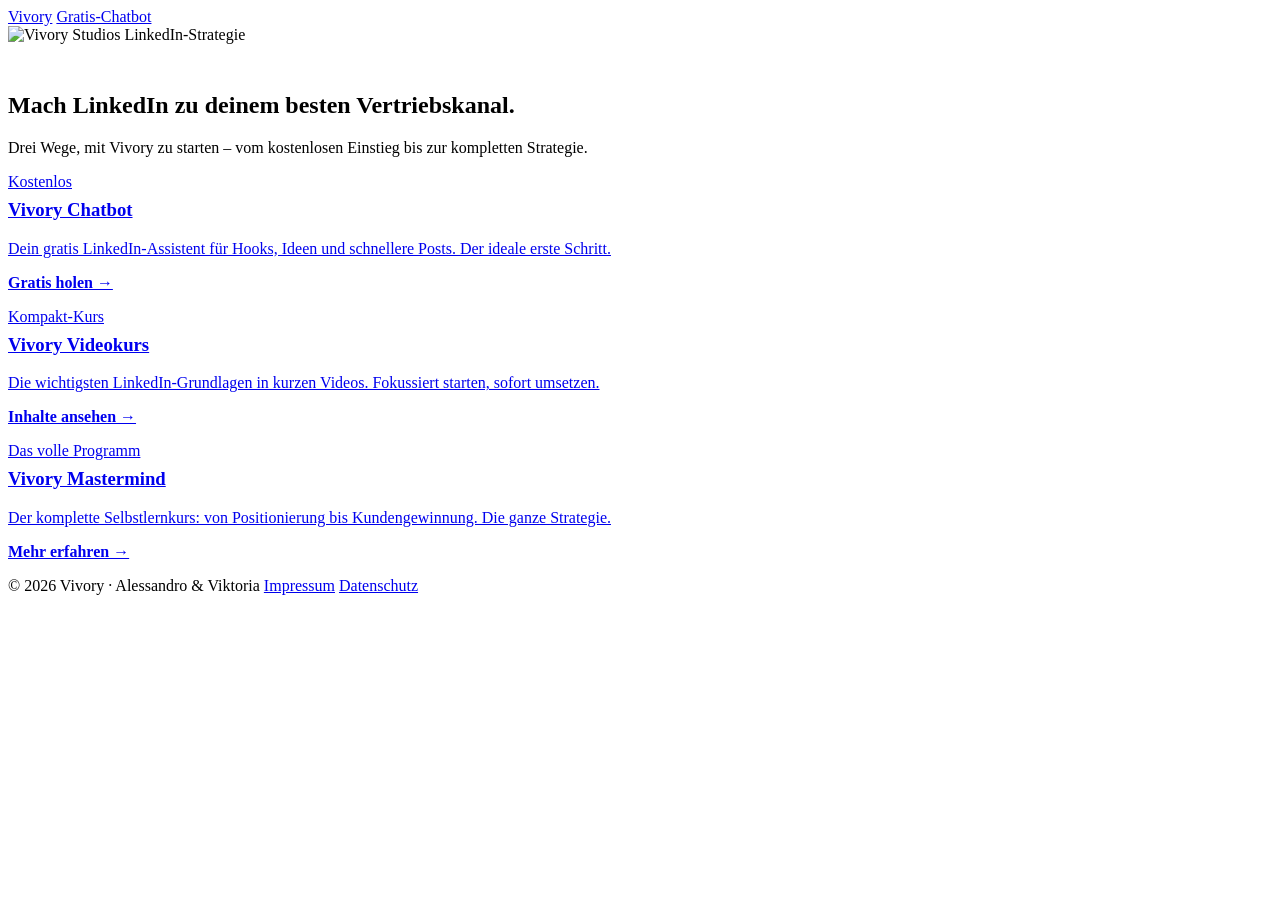
==== index.html @ 21faef8f "Add files via upload" ====
﻿<!DOCTYPE html>
<html lang="de">
<head>
  <meta charset="UTF-8" />
  <meta name="viewport" content="width=device-width, initial-scale=1" />
  <title>Vivory – Angebote im Überblick</title>
  <meta name="description" content="Alle Vivory-Angebote auf einen Blick: Mastermind, kostenloser Chatbot und der kompakte Videokurs." />
  <link rel="preconnect" href="https://fonts.googleapis.com" />
  <link rel="preconnect" href="https://fonts.gstatic.com" crossorigin />
  <link href="https://fonts.googleapis.com/css2?family=Fraunces:opsz,wght@9..144,500;9..144,600&family=Inter:wght@400;500;600;700&display=swap" rel="stylesheet" />
  <link rel="stylesheet" href="assets/vivory.css" />
</head>
<body>

  <header class="topbar">
    <div class="container">
      <a class="brand" href="index.html"><span class="dot"></span>Vivory</a>
      <a class="btn btn-primary" href="chatbot.html">Gratis-Chatbot</a>
    </div>
  </header>

  <section class="hero">
    <div class="container center">
      <img src="assets/vivory-studios-logo.png" alt="Vivory Studios" class="brand-logo brand-logo-md" style="margin:0 auto 28px" />
      <span class="eyebrow">LinkedIn-Strategie</span>
      <h1>Mach LinkedIn zu deinem besten Vertriebskanal.</h1>
      <p class="lead" style="margin-inline:auto">Drei Wege, mit Vivory zu starten – vom kostenlosen Einstieg bis zur kompletten Strategie.</p>
    </div>
  </section>

  <section style="padding-top:0">
    <div class="container">
      <div class="grid grid-3">
        <a class="card lp-link" href="chatbot.html">
          <span class="tag">Kostenlos</span>
          <h3 style="margin-top:8px">Vivory Chatbot</h3>
          <p>Dein gratis LinkedIn-Assistent für Hooks, Ideen und schnellere Posts. Der ideale erste Schritt.</p>
          <p style="margin-top:16px;color:var(--gold-light);font-weight:600">Gratis holen →</p>
        </a>
        <a class="card lp-link" href="videokurs.html">
          <span class="tag">Kompakt-Kurs</span>
          <h3 style="margin-top:8px">Vivory Videokurs</h3>
          <p>Die wichtigsten LinkedIn-Grundlagen in kurzen Videos. Fokussiert starten, sofort umsetzen.</p>
          <p style="margin-top:16px;color:var(--gold-light);font-weight:600">Inhalte ansehen →</p>
        </a>
        <a class="card lp-link" href="mastermind.html">
          <span class="tag">Das volle Programm</span>
          <h3 style="margin-top:8px">Vivory Mastermind</h3>
          <p>Der komplette Selbstlernkurs: von Positionierung bis Kundengewinnung. Die ganze Strategie.</p>
          <p style="margin-top:16px;color:var(--gold-light);font-weight:600">Mehr erfahren →</p>
        </a>
      </div>
    </div>
  </section>

  <footer>
    <div class="container">
      <span>© <span data-year>2026</span> Vivory · Alessandro &amp; Viktoria</span>
      <span>
        <a href="impressum.html">Impressum</a>
        <a href="datenschutz.html">Datenschutz</a>
      </span>
    </div>
  </footer>

  <script src="assets/vivory.js"></script>
</body>
</html>
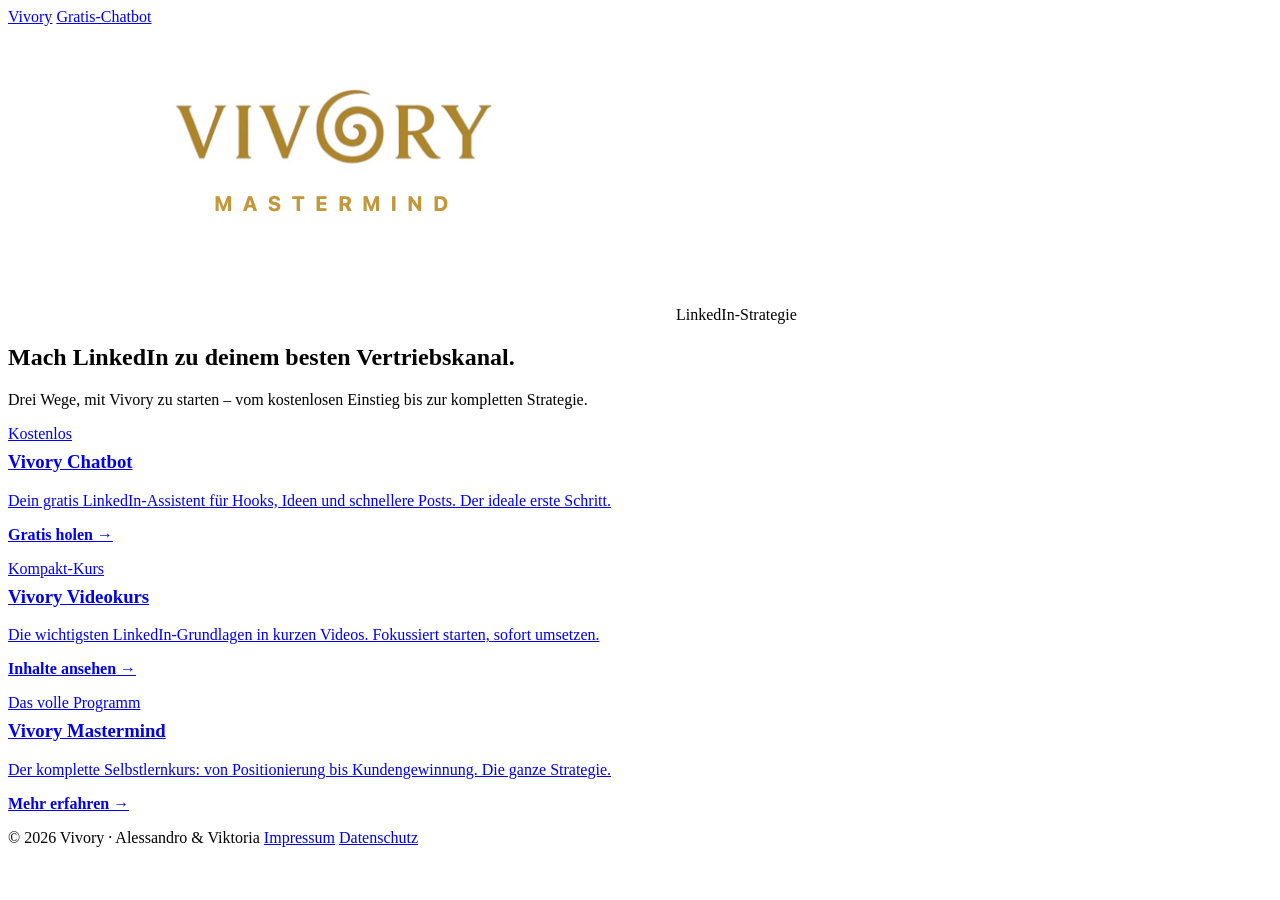
==== commit 00437391: "Add files via upload" ====
--- a/index.html
+++ b/index.html
@@ -8,7 +8,7 @@
   <link rel="preconnect" href="https://fonts.googleapis.com" />
   <link rel="preconnect" href="https://fonts.gstatic.com" crossorigin />
   <link href="https://fonts.googleapis.com/css2?family=Fraunces:opsz,wght@9..144,500;9..144,600&family=Inter:wght@400;500;600;700&display=swap" rel="stylesheet" />
-  <link rel="stylesheet" href="assets/vivory.css" />
+  <link rel="stylesheet" href="vivory.css" />
 </head>
 <body>
 
@@ -21,7 +21,7 @@
 
   <section class="hero">
     <div class="container center">
-      <img src="assets/vivory-studios-logo.png" alt="Vivory Studios" class="brand-logo brand-logo-md" style="margin:0 auto 28px" />
+      <img src="vivory-studios-logo.png" alt="Vivory Studios" class="brand-logo brand-logo-md" style="margin:0 auto 28px" />
       <span class="eyebrow">LinkedIn-Strategie</span>
       <h1>Mach LinkedIn zu deinem besten Vertriebskanal.</h1>
       <p class="lead" style="margin-inline:auto">Drei Wege, mit Vivory zu starten – vom kostenlosen Einstieg bis zur kompletten Strategie.</p>
@@ -63,6 +63,7 @@
     </div>
   </footer>
 
-  <script src="assets/vivory.js"></script>
+  <script src="vivory.js"></script>
 </body>
 </html>
+
--- a/vivory.css
+++ b/vivory.css
@@ -0,0 +1,679 @@
+���� JFIF   H H  �� �Exif  MM *                  J       R(       �i       Z       H      H    �     0221�       ��     ��       Ԡ     0100�      X�      +�            2025:08:22 18:40:13 ASCII   Screenshot�� `Photoshop 3.0 8BIM     '+Z %G+   +< 184013+7 20250822 8BIM%     2�)x���=n[gӑ�Pv��(ICC_PROFILE   appl   mntrRGB XYZ �        acspAPPL    APPL                  ��     �-appl����8�G�m��Oz�/                               
+desc   �   0cprt  ,   Pwtpt  |   rXYZ  �   gXYZ  �   bXYZ  �   rTRC  �    chad  �   ,bTRC  �    gTRC  �    mluc          +enUS      + D i s p l a y   P 3mluc          +enUS   4   + C o p y r i g h t   A p p l e   I n c . ,   2 0 2 2XYZ       ��     �,XYZ       ��  =�����XYZ       J�  �7  
+�XYZ       (8  +  ȹpara        ff  �  +Y  �  
+[sf32     +B  ����&  �  ����������  �  �n�� +X" ��           	
++�� �   } !1AQa"q2���#B��R��$3br�	
+%&'()*456789:CDEFGHIJSTUVWXYZcdefghijstuvwxyz���������������������������������������������������������������������������        	
++�� �  w !1AQaq"2�B����	#3R�br�
+$4�%�&'()*56789:CDEFGHIJSTUVWXYZcdefghijstuvwxyz�������������������������������������������������������������������������� C 					++++++++++�� C+++++++++++++++++++++++++++++++++++++++++++++++++++��  &�� +  ? ��(�� (�� (�� ;�E QE ��Q@Q@Q@�P 9����
+(��
+(��
+(��
+(��
+N��Z( ��( ��( ��( ��( ��( ��( ��( ��( ��( ��( ��( ��( ��( ��( ��( ��( ��( ��( ��( ��( ��( ��( ��(����(�� (�� (�� (�� {QE QE QE QE QE QE QE QE QE QE QE QE QE&�@+EPEPI�JZ( ��( ��B3@+EPEPEPEPEPEPEPEPEPEPEPEPEPEPEPEP����(���� QE QE QE QE'4 �RsK@Q@Q@Q@Q@Q@Q@d+�PEPEPEPEPEPEPEPE+(��(��(��(��(��(��(��(��(��(��(��(��(��(��(��(��(��楢�?����(�� (�� (�� (�� (�� (�� (�� (�� (�� (�� (�� (�� 0J(��
+(��
+(��
+(��
+(��
+(��
+(��
+(��
+(��
+(��
+(��
+(��
+(��
+(��
+(��
+(��
+(��
+(��
+(��
+(��
+(��
+(��
+(��
+(��
+(��
+(��?����(�� (�� (�� (�� (�� (�� B��� (��- QE QE QE QE QE QE QE QE QE QE QE QE QE QE QE QE QE QE QE QE QE QGҀ
+(=(��(��(��(��(��(� QE QE����(�� (�� (�� (�� (�� (�� (�� (�� (�� (�� (�� (�� (�� (�� (�� (�� (�� (��]zf��8�������ƾ�+�s�j�u�����h�{��J��?�o���5�8��"�S�cPR���+���+�ו�gX<�+���v]_���`kbejQ��~�j� �t;F��n"��ZI�"�=�|��o���L�$�g�x��i��h�	�`GlF��c�o~�ߵ_�Λ�]��2�$!��[�$� �I��R?���/�G㿊���+�e�KV �#�&�{B�u����++exF����_3�y6��.��d~�_�Z?d�m�Ω:� yle���� �U�d=Z�[]j�v9�+�)Q��"���_�G���T x�Z��w�͵�L� �G�^�g� ���-#�&�}p�%��� �p+Ӣ��Z�RK��,�V��;���~+~�_�.�+���#�սR	���+����=~_j��I�٥n��˭oú�l++�;�$��BF��z������W�++o+x�Œx��-�����Cv�3�ee%d��=s_A���o�M'�.��<�𢵥&�����A8��R 4���EPEPEPEPEPGz(��(��(��(��(��(��(��(��(��(�����(�� (�� (�� (�� M�Q������a��zf�>,� �S�0|����ψ�+a�ԭ0�[Pb�F��$l"�#c�>���+�+�������ٿ���a*�$�I]����+FE~���Ĥ� �?�� ������4��~+��77^ ��Dz���H�S�Y�ͺ����
+)`2w0���Ł�l�UP�T�k?�7�ex�u*����4RE-{Ǟ��w��j��wu��	�7���� Y�k;{�L0�(� V*�+);+�+�����,�� �u� a�� �����<c�++?TҦ0\[�u!*�9��#�E}+�+���o�[㯲[x;N��Λ(]SQ/r���
+ �+�0��8��a��_�ZRnw����=
+�V"�?k4�{����3F���y��?i+�c�u��_���+'��&K�9g0�m�If�m�>N	+9��U8:��k��"��Q�^G����v� ���U���+�B����� �u6�� ���jV�.���6���T���Vye��TP�X�+�W�.J
+��nVz�"�%w+=Q�n��yG��O▭�[MK�&�i�k�i�,�3���+�߽��z����3�7�� +�-�=j$+mmw1��F��i��3�:��F�p��v����<�_{��2�dW�O��_+��� x��垛�钘�-结z7Q� ,�C�G+��[�+'�a�l~���O�"�^��T��:�5��g�+�$����#8���oس����i;�玼+e�xVX�Wq\3�q4n퍔,a��9+f�B�}++M(֧~W�Տ6�)S���B�@��L��+i7/�q�>ԼY�xR� Q�.����+=����� �L+���~&���+	��	���'�X�+6w���[�9c8e?���ߨ�/2�p���*{h��u�pU�+�*��G�  ����?������U������+7�vR�wڳ�D}��F�!�?# �+H�Ӡwq]8,u,]%Z��^�5��W�:3p��Xc��o�+<�?�>����
+�[�����̳��v(׫;+��<W�������ƭ*[��F�M,�
+���bO@ ɯ�����u�ڛ⼺�R<~����m9��n+�Iz� ��_\��M�����Ԗ�_��GnW�KW����~�� ����ړ�O�x�f��m�-a�F� ��W�?i%�V<�}O������ߴ4� �$�����m��sa�Dy��_��]� �s~��~���-������ϲ+v��g�>��~� ����+MV��v�ij�+Q(DDUU � t��������O5nW�'��˲=��4�?T�im����/�_~���x[តo��(������9�;V&�EUW�\�^y��_�i�|B�-t{E�%ԫ?L�?J�A*Taeh�|�>Sޜ��z6V��~[x��
+��-�v���Ե݇KKb#?F��#�W�� �b� �(MKA�퐜�p�
+����ωr�˒X����Y^-�eM��z���1ھ.�]�}~�?��K�� ����m�������s�Wض�0�F%�ãr
+��+����׏5�/'s���v�l�˔QEt�Tr��FV�+� i?�������!���º��^}:�fhn`V��!� :��O��}� ���й�� 拏��� 
+�l_�j��ZMIn�Y���qU`�SI���;#����,?��w�#Z9+�c��Ue� ��~� �|?�������Y� ��]��/��������G���
+2+����O⭽���?N����=.^7+�yH?�~�|� ���Ͽu+_�/�u��	+���I\�X����^���\��*˛���1��⨮i�O-Oь���V7Y2+�j�l�\W�+i.���r���w��G~�?�M�ߌ�?hڿ���^#Lg�V�i@>\��W�H��G����� �� }K��x�+�`��8�(��/_N秆�q��I&�Q�'�_Z7)��I� ������i��+Ѯoo���iwI,�{� W�_�+��7^����ock��P���[�X�
+�$.7v�q�u�Y�1���nۻ4�qx
+�k{[+���E�E{'��8&� �u瞖�ր %t-�3����� 2���	�E�~���:%��`U���ȏ�(����C�8 י�f�l�
+�%���l�����$�Ij@;�8��;�;�
+�n�ў)+|,�^�t� �72�,v���+��3�FX�����ӡ�y?�~Dk�>|�;h�����܀qO-�hc��p����W����a*a��R����QE�+�EPEP@�� (�� ����(�� (�� (�� (�� iU=k��
+��9��o�l�4+`��������=n"�8Q�(�����+g�����Iex�XeVGF+�0A+�q\Y��3+S+Qi%c|5yQ�����e�)�+��W�e� }��m�O������·�4#���3H�� ��S��I��>+]| ���/�ҩ�w+}���\e�9�N�+���?i]���-'Ss�j\�DD*9��]�}k����*�U:�+�K�� �>�3���.hv�G��(�ѹe9�Y����z�{4��\\0H���@$�aW���(��3�w�\�̈́�V��(ѬH8a%�!��vϵr�qQ�Нy�٭
+N�H�[�c����>*7Ɵ�>+��g�W�d{U+���@ �1�~&��/أ�y��9�s�w����jd+{u��]�=�W�� �� >6~�Z�s �G��5{�FWe�����㺫W���|`�VU�Z�ޛi}���\C]ES�Ch�B]�PL�{U���X
+�!�|��Q�s�,�3��ƾ+җe����C��`����	�gm�~�~���:��Ԡ�+;I�O���k�?iA� !���+z���={'����lx������_�����G��� ۏ�q+� g�� s�?���K �NN������c�'�
+��=A�x?O��|;n��a�+�g3b)�ʐ���_ڿ��=��W���3�z'Ŀk�E�c�Y�g8#�eR�+�9+⿋+�#^�g�]_�׊Wn����cq�74G��.�u�5�ǈ�O���Mi=�� 5�o�x�zN���������� ���ɺ/��!o|&�ܠ�#;�o�+L�>��њ�`���+�/��;��+���j�?*����?�5�#���=�n��K�ӓ~�}���9�a]+T�G�����N}1�u+�{Kw��a+Q�wf8
+��$�
+�-�7��������ð����ćO�2#���@�u	����� �??�P~˺�:t�-S���lʜ2��|���+�q_��Kς?�?ik_��I�L#Q�#�7/��ONi=�
+�׌����.SO�旗��}>H��
+��tV_ש��Ϳ����|=�NU/�ڠ��G�ۧ�����rOҽߦMB�3����(ҧpVIY59���[����
+��@���X�+�')�x����N4�޾��|'�����
+�E��⦅��-ַt���dA妔�Gf�8+��� o��2�W��<[������ƍh!b��>?ޘ�������gſ+/�+�!+�b�9Wp&�a�S�b�ŷ���� �o�w�Ϸ�lY����oo����m���+�+��>�}���4�d���vT+I��rX�$��+�}8�RW�_��ߴŧ���N�Ŗ�e�5lt�!��RC���J+��+����a(:��_�>.�'V��ul����� ���?����/�b�j�2dVs��O2+�?4�r��z�9�~#���ǈ�ſu[�gPrH����4��=�
+�5MSQ�u�w\�����W������C����<�t��ػ�	��|b��~*|m�]7�wJ&�Ӣ%.��i��FÑ�����x�ve�x�GuMt�v}�,>,��S��տ#�{Oӵ-j�4�"�k��8X�C#�����k�����CYHz�6R�� A��;��o����Ѿ+�6z<* �#c�9˱�$רyk��־��>O�W|�KO��jqD��wM[���-H���B��+�T�=Cw��gۋ����}+������!+n��H�FW�)^#��}��r���2���ɧ�H����[�A�~�*��H���s��� �{x��h�+�Jw�|+�7LW�*�7O<�������c�[3ɟ��5+��vѯU�+�l�+���"o��&@��?�O���������Lwv�K�>bŬ�t`:��S���H�j�&�+�`�����v~+���P�`+6'ʹ���@����s_�������?��3⟃�-����Ǚo<|I����1�޾�8�9�'N��c���򧄟45��<�p�#<Z+��j� ��hz|�|#��*�_0F��Om)q��S�W�3���_���IA��<<��<I�op+���/J��(�6~qG�+8� �>l��� ��+���xZ����yZ�U���+_\��W���ï j��g�hz|�H
+�Im)�
+��?�K+� ��T��տ���C�~ÓR������#����t��Գ�O�?!l?�&W��+�f���  l#мKj�0��崽+�c��9���s���� b��1�eb��0��pA+C+++����d�l⿒o�(����ߵ� �t�+}D��5�����@�� ��<@ȨQ�+~+<�����f}��9KQ�Z��(� �]~�׌����'޽֣iM��Nۤ��,o����;��Y3�W��P����ٓ�W~����;)%��`�+�yD2�$a_���+�86���8�w�+��t<�� ��YI\���+#�z=ށ���ye{�<�d�9X+#��Jm��wP���0I����z�{�w��@��3wx��H>��y��|��a~͚?�9�n��3��T���J�q����N9��(�	����!�g�j+���/����N`�+�����R�t}F�XѦk[�9����~�R���Ǻ������ҿi���g�}��H>˪[�Xobx� u�t�V����ÚI��5���O%�����3�=�p{���?�	��P/���"�$���Jc�Ԇ~Xe�!��`��s�ß���39yv9���	�;�}�}^w�X�+Ҟ�:�4Yy�N�h�X�2�� �zsV�+������!�h+ ��o\-���[Ius+�� X�ӏz�;�,|B���_�����[�q����-4�!�8I���+�W�>��~�� �[i��x?f\
+�^���zc�8�ǠQ��� ������+~�>7��J�m�G �+5��)��{��ψjO8̩�4���7�v���lV++,eE�KH��S�T��|;�6�+�>+iJ�^"	�+�>k��drz���
+�X(Ȁ����P�q�MZ)Y#�NS����(��Ԁ��( ��( ��( ��(����(�� (�� (�� (�� )���������7������~>�P��l����+��?�˕� ���,k$e�0�#޿���
+���_<C�X�֬��V#�\�f'+��X}+�����KC�n�+r#+���[\��hX������<C�++l1�ZMk�%�  ���{J��?��p�� �|~�^+�m��f�g�n���Y�����
+�٫�qҿ���#� �_�F�)��I��x��٩<}��b@=���g_т�$W�1��v]J�����Z~;�1�a}�&p��by�3�W�� ����*�ա� ӥͷ����ʃ����}���� x�K��O�H!�Ӡ��y�,q)f?��l�O������{��+W����:�c�|(�C �ׅǸ�G	+?����� ������*��+�?x��ǃ~�|W���}�+�6&n���1��;oq�W�:.9�_�>Ѽ+�-7�~+�Aa���go�,P�E����}fU��	K+������x�^����*7�����^�9�������� +��&�� �^�� ��m� ������^=�J+���d�?�������?�׀=�o�z�w���^��}� ۏ�1�.���>�:�ȧ��C?8dr+�W�� {�,�����i���k���2�>�f>R}�+=����Xdb�6�����߳G��-c�T��jzw+����
+?뢆��5|� �+�U��$��W�c�+�}_	���3�'�u�[�z՟�t	L�l�][8�@��� �@f��������
+t�:��,���?q�~t>��S�+���đ,�р"����#�Ə�o���N�.f�&�ӰRy6�d�{$�?��W��+fN�2x9�=�W�+�QĘ^z*�w���� r3Lg#"�O 
+�"x�E�q�_Ǟ"�Gc�ZMy;�B��+�+��<�)l��J���u��� ?�6��a�O�5����0+���+��+ۍ~��.>+7��َ��z�>V��	N�6�8+l��+�c_���
+x�����,t�h3���X��S#�+�1��H����c:]���g��ư�o�+j0��0�@8���R���8��{_�>���>�7���`���T�[������dA�G����W��r�8W���6W }|���&�ϛ����+^oj�^"�$˨�-Ӓy-;���_�G����迱��������W�+u?hx��;��wNlm�o-?A_�7�+�	� b�8>W��o���pk�}�Ҵ�+�Z>ۈ���-��#�$�4� �W���>(��4χ196�ң��x�M�c�Q�����&��Re�~�^5�i���+���� ֕<��?jI?��v
+X��D�?��~+Z�z���7��V�����j	٭l�vC�����-�ᴁ-��G+jUF���
+�j����G�Qj��TI'��D ���[���_�����+No�_�����ue,W#�-9��������?�:Ŷ�fIU{�۽��uc�|��O�(����i4+?����+mCr�
+1'���)��O�Q����H�Tծt��n��ú�f��x'� ���;�A���������I%T�\G�7V�HY>���k^%�+�,��
+	��}����lTy%Q��?�[;�]F�;�)Rh�P�"0ee=# ��U5�K��q��P%ե�m+��$���)� ��o���������<ev�:e�2O������n� O�:e�v*@�_�@���ɳZY�b)�+�v}Q�cp���t�+?�G��� �GǭK�ݐc�\���]�&�b@L�18(}�=����#��{�|Z־	�������F��[�L	1��DrG�3��?�^���{��FΛ�I�I +�o#.�<#S_���?��<�R�=�+�.�im!�<���;��?�~Q^��G��iI}��]N\��>�?��h�#"���b�n>��� ��ɷ�'��K�'����l)��� �c�f���Ko�=7�|��_�x���V� ݉��9���g�O� ��~?��� �}�~�k�k�	}�-M��<-k{o+�q���J��7ӑ�H=+}��|]�c�V����:�%���1�� �W��5X,��r_z�#�ѓ�Բ�O�=S����
++��'�'���WDu��N6�P�NU��0�}�f_����w� L����_x�q��KU�W���b��+	�?�Ӱ<�ে|9�O���w�V���{&T�,�9���Ic�z�����X�C/�>w{�k菣�0�剭�i��'�,�{��N�����.���Z��!-�L��UO�
+�����6� ����h���#q��*K�+v4;N崷+��9��s�~�(�⾳�rY��+Z�+����+Fw��'x|+D:��wT�����~� �W� eyh��� �m�5���q������y������ǈ:��+���0k���4m3�UƋ�@�6�q�3C �:8�)+��_���5����K�";�7���k��5�<�O��?)�=���?�� eQf4��/'��ϳ��ǚ?V��������%��@����?�<E�H�ݾ{�<�+���+[��_n~�_+�=�;� վ)���>�+�X3�����%� y�Ϡ��_�7����%��~,�� <1��M��sj�K� y~� {W��Q���N��|w�x_��/7��c���{sfm���a������ris�ׅ����u0�dm�R��ܵ~]��~�������F��yd���5��uo�2�{Ȋ1ێ¿�+�sG��3��u����K{xPaR(�UQ��� �u~˿��b��K���u+�z��տ�N[��k�9����g���Z� Ʃ���C���ʽ^H|�
+���E���QE QE QE QE QE ����(�� (�� (�� (�� (� ��R�R(=k�r� ���O����1ҡ���A��*>U�����'ՍQ�	�+��
+{�E�,����"���5_���o��hP�A���Ǫ���/����ԌW�y|��+�O�����������+S�?�}+�n�O�t�o/VX���d>ƿ�O+x�K�w��<U��&�ԭ㺂E��L��� ����^sڿ��$��S�����+js��]ɳ��l�̐���W�xq��W����Z�U��{�M��k������ ��|d??f�<�˳P����+U+e�}6(O�+~~�!>+|b�>3�p��¶��О���|�{� ��i^c� T��>!~�xF�m�w��ǃ�����s��C�W�������e�h��>V��Fum@c�5�+!��=�� �j�^gĒ��:
+�?������(����� +��lD0-5:S���B��g%G'j���([�K�������={��#����|^����������~ � �ɩ� �Cׯ� �;pm� � ������_���G��� ���� �^� ���*t���>��O�«�(d �ǥX�H2�����k�?�i_x6�3+�y?����췤���+��袨���G�!�+O)��[���+����>��$� ��������Ý㖓��;?دX~�x@V>�0_��=�C �`T�5���Q�:���2��Տ�2�����?�$V������ ���i+�%�| Ӧ�{�+�Ϊyd<��y+i�	��`����s��4�R�um1�����Za7��d� �W��� ��y������@&��Dt�4�ӑ$��Y6� �K�+�P~���Y:�E�ՒQ���/��[�������������_~�z�9c� ]4��$�q�m���H��TR5�� ���?��7� ].��������� �R3�{�{�\�8
+X~�k��gc�x�D�����g�v�}c5��٣h��Z�W�uc�n+:��?����])Yt۩�+�d?�+D� �GO+ǭ|�~+�؛ú̒"�"�D��<�0~�/� �a/¿���ZrDc��e]j��K�d��a 5�_�L��v�i4-ra���K���R�1kf?W-+ۯ��~��g:Ut\�/�����a���N;�?�?� �s_����}߇>:h�!��?��i#����c�>��=��W����_0~�����O|�>+N���]�$���;	� e�(� �_�q.V�+���[�T|�Y���"5+�?C�e���4M�>|v��ł+�t��;�ӓ%��ԀC�R����+��D�n�g�o]Gya}Oo<L$��AW�-�?���ϊ/|�4�[N��<�Gu?ħ������i���5�̑��3���3�m2�-��Ô�p8��xO��U)౩�7��>�8����z[}�����
+�z��Zχ�> �C��ڥ����uXg�?V�ȫ� � �����Bk�6��Pd��k��++�@���k��7�O|W�� �/޾���/�Y[� ����QG
+��{<]��+NXL,���}4Ks�&����*Օ�=��������w�H�j��^ȐJ_>�A����LW��� ����-c�W� ���!1��lRi�Iu� ]q.ү�D+X=�7�A�{�����9�+s�צ����5�Sh��o��S� ����j����.<Ce�+�fo�
+�|��M�|l�U��/�t�\u�ڢ��� �,��+[�W��,d-���� ~��� ܃)�+����d�:��<	�ƥ��P:���b�0'�~5�O5��Jt��ӂ�n� 3�ʗ��%9u�g���x�]A�5b�i>+��� ��� ɶ�?�2[�����ϥH��X�٫DoO������+ϥ~�'��?����{ß�6}��c���~7|8�����-� ���a/zam�J�>Pt���z���:�|��C�+<�[}OI�{{�gb�+Q�r�0�GPs_����b_
+�o��t��o�C�G�h�ў�ݬh�ՠ�~k�� ���_R�+�zx�O(����s�5}ծ�r��d���Y.[������I��o��E���q���b��ѶK+m��}�}��]�?g��4HO�-+��;����,�#+�2��s����K*� �>�������� �W�$�+oٯ��[�-#6�$�-5�?4Y=Zx�#Ұ�� 1���K+Z+�_+�ߵ� "��+RT�XI�n�S��! T��&���W�ąQ@+e�x����6i_���;��Y�U������rP��$\�p{W�5�x�n�ޣ� ^�����zu�N�Ux��5�RT�f��	��V�G�P�}k�;�	��E���CŪx�$�_�!]VKf�_l ��U�s�TW�]�Ō ��/����#(�ŏg��E���j�~�\=:��sWW��~��T�pS�^�_��+�PTv��AK_�G�EPEPEPEPEPE��?��������(�� (�� (�� (�� (�� +7U��Ԭ&���:4r#r+a�+�⴩�+�&����,� h��W_>7x��M�"+.�㴛��7��`���O������~7O�kR�}[L���\��x�+c��W�� �Xςr��;�Ah�dDF�����!-n���ty� iE~|�s�W��mF�K�JTz>h�?���9�+�Q�Ugꏩ?f� k_�/�W�i>#Spu�R]gXc������3� x
+��mcX�� 8 v�~+�+>+����O�z�8k�F��9�!�a��j�+�->�~���	Q�}b��U�?N���>S=�)�=�~+��+��*9;T�+�P��.� i��9/���MO� J+��	�� '��� O��G=x��&�_�?�+'O�I5O�(�c� �w+��׀�sy� �s��	� ������~��� �|����2}�u1W4���?7
+k��N��<���ý���}oᯈ5��g-�睾b�{�a����ľ�|�MG��#�Ǩh�SXܡİ1F?BFG���a�++��1� c�&� �=��U�!٧x��0++�E	 8���o|5~s�&W�����k��� &}/+�+:-�/�+y�+��m�8�s�N�v�[�MGLS��퀉{�$S􎳿��_.>0~Ԛf��Fnl<*��^����+� ���12�+|
+q�z���� ��-'�����#j�m����T��+(�Kq�a�O�+|�
+*ٞ++���:��u���oɅ�V�>*�_���J���+u%~�|R��Z(�S�
+��9^�M�Qi�{�}_���t�r�����rb`$�7�6([+-��a�WC�R9+�GPk������������2<}������ `�s�n�}�c�m��x2��{�c�Lv9 �S' �����~Y�|9Rs��«��%��?�>� ̣�Z�N��~��>�l�7���4^���4H�.Q�>�
+�-�z��@:7=+~�u����^+�'�|Ie��˧j�|�k{�[+�?�=�ED?������[O	|t�?+���]6E��{""{���C]�)�4�4��J����� ���Yғ�E^/�>���� d?�_�Ζ�x��n� ž�n|����� �r+��W��6�}$�+5�+nГ�.�m0+�?�Fw�����YȳE*�GBYO �2�U��}.g�Y~`�������as<N+Z�������	��a]ߋ���K��kݦϮq_b|+� �?�3j0�ߴ��FC6���ZL+�z�m~�m_J�r%yxN��MT�rk��뭟��G���9�	xK���헅�'i+��a�oo
+�H�x �����+�|	��D����t�ZiX�m�Gvc��7�ߍ�+>�fO|O��ҭvo9�V�+k�s���/�m��+$���K��$�o�4�+�Z1��ģ�4�� }��+�v�Წ;W^�����>]�U������ ���>,x���Mo⿉A��W�2$$�A��D=� \���� � t�#r&��+�Ŷ9�6��:���2b�Uj���+�7�ߴ_���~�����urFc��3��+�+Y�+���S���?��|8�|>F��ۥ�+��+�z�+�+����6UW��k�Z&���� ���.h,%/��� �zB�▊+�#���,`S�4h���;_�=7G1_��2X�th����;\�3��n�ݾ��_���5� �W�}�+� �|��V�-�?bO
+z}�U� ������H/-���C�"�ua�ea�������+�M�T8��A��\W�U~�����:��$|v?�����&����7���i�=�)�'{�1񕷓;��'���=S�ƾ@�/�<K���:g��m�M+�.m���ꭎ��*�К��� i?�~��~�+�N����� e��S��_��ꤎ����M�i�?�~:�>�A��&�����H��I�� ��\a��-ŬnZ��վ̻���.>8�.�_�/������?�'�]◆X���r��	ı7�6G���^� W�� ���W�q����ɏ�+&�R�%-.�ώp��I��k���x�#Ya`��2�r=>���+gp��}i%�� �\��>��нE5zf�_By�sڹ�g��C��f� �+t����X��ƣ$�[Y�'�j*��+w?�[�������=� e����a� P�O�+���c��BG ���
+��� �2H��c�ђ76�j@�f������/W�3�l���~��G�D���E����~pQE QE QE QE QE QE ����(�� (�� (�� (�� (�� (#<QE x��� ��O�� ��"�Y����6RB����ǺH�
+�K%���i�Y��_��<lc�`�3�� ��3�Nk�9a���B��|���|�p�VN.=�����Z�E(�]3�?g��_�xg�e��,c�f����y��#3~5�k�i�1R��:4�J�i�d��G�9�I��(�	� w����u�� ��^��� ��o&���=��2��C��1����Lf�܌�TM
+��gV2�+b��^�A��j��65������>�{�mg�ԗ����w�V��̎z���+���#�W�R����|U�|��w��%�����Y��:3.{g5�|���J<��+�!��VX�ח2w�����ˈ�J���Z�v<��Ĕ���o.��hm;2=���q!���3ЃȯSȦ��O��`��Rwg�ɦ(���|/� �s���j�t]���z9]WLUv��;�_y#.�����h��\��41gB��%fiF���5#�w?��~���<g��6��z���u+��S۲GR0#1�mL������+Ҽ-��+hq,��x���G	JG� �� w?�J�`W���7C*��)99u~G~c��Ÿ�[��Җ�+��0(�� `^j���g��Kc�+�Q�pY[�<EhR�I��`~+~��J�M�ߏ� fED�3$���3ԛg</�so�Њ�H���C�+b+x��}3Q�;d����(�|+��d{��4QMx��������=$�4]UܒDhϪH>e>���g���I��>I���C���QJ�4�K�+�^~�_ Qm>+��d�Ԃt���_|#�o�����[⎞��<!�j$����ط�7�+�>'� �|�I%��_��Y%����C�7���c_!���H� ڗK�A��躜K�]g�o�+#c������✻�t[�zY�/��+#)ľj�'�~G�R� �j.+G��{󞛵+3� ~k�� ��W?�'�6�c��?M��8#�D73+�+'���{_�%g�ys*��:T � �d�:��� �+~7겫x���^�;��9._��f(?J�V��G��Z�%���&��]?�g����!x��o�$�_�MZ�Y�$3�H\���:*� z����-|_�����χz{&�-ƭp�l�+���hò!9�E~��"� �P~�^�-S���ŷhA����O�+5�W�xoD�ޛ��Z�ek��P"*��  ������j{|ҥ���~���4�g���� �=~˟�����w�����>3=���5+BP<��@�X��:*W� �@L+ӫ�,>+�
+j�(�+d���RU$�7v��S�`�����w�_ŏ�K]�>+�=�N�� � �.&�K�,d_�^`�#E-��X�p~f�+�ǂ��?��O�&��!n���J`���Lׁ���bk�|ϲ[v=�&{,=5Jվg��K�ğ��B�ϟ���X�j>��+)+P=�H��S~X8�n ����+�M�d�U+_U�`%����9(��Ǔ���Tu9mq+eM|�l�ľ���7��Ț_�4��l/��]&��'�z��w��$g���-k|f�*��W���3�Zt��Svh�5� ~�� ��=I��;P}�TMg���գ�}�5�3���� ���M&��?����%��g4V����C�y�U$E衘+d�+�+0�+7?�5m�^@�+���+���1�}4jݏc��E?gZ�~z�4+L�:5��`���1$�L�X��v���8#'�פU
+0)k��+|�����>:x� �� +�|-�֭���%�����im���1��˜˷;+H$��P�j#G�
+��P�j2�	��h�0������*����:,b8���P b���Ҿ������ ��ƛ�3x+^��.���Q���@��X2dcr:� �FG|��U�&0�A_+�����q4�R���+�~!�Zn��?S��G���m�{XCqm�+2Ew�t+���;���4ŉT�x�+����|��
+(����(��(��(��(��(�����(�� (�� (�� (�� (##Q@Q@Q@Q@Q@J(��
+(��
+(��
+)+�I�h�Sw�:�
+)7
+M�@��zQ�P�I�ih ��"��
+kzR��&�@˞��*L� ��4yf��8��SK�84 �)�֔04 �QE Sw�( ����( QE QE QE g�CKE QE QE QE QE QE QE QE QE ����(9�E QE Q�֓+`R�EPEPEPE'4� �+�h��
+(��
+(��
+(��
+(��!��b�o���s�7�1�d��m�+6��#� ��!�e�6��pk�?ট|Y�_�h���3����_����ysyH���=�ds_��G���O���0|U���k�˫h�mg1y>D�+J��+��' �z���9�G+�MJ�����K�=<6
+���5��oeev�����/�O�$�����~�*+�6�*�x���h�ȯ�/��J�x+Ǻ'�� e+bK8��	��9Yt�p�9Tou�9#�f�n�+�x�G�n�����j����Q]�*��*��l+.㓁һr�f2��OG�ǪwOө�*�(ʍNd�5f�N#]��~xkY�����a���ٿ�=�������+��8�Q� �����_+hd��?�U|a�g�	Y�o�� ��w▽������ٻ�(!9U\.�����ß�� �� ��+�e����\K�����h�����<���+i�+��f��e�i�K�>m�߄�ak�F��Wz}��=a�I|ԯ����h��\��q�B���
+��$� ;״�+���� ����_�%�3Ŗ:��$�U����[Y��Y+F	^pzW�9�k�r����OME�����aB-{6�Վ����[�þ���N��1����%�0��*�F�89�x�F'���t?��;?Ṽ{�`�-g8� ��U��zw��L�X�3�(�ޒ���1�E���Ӿ����_���Mİ�+\��g���+)�cK�i�#
+��;�+�ɯEV��+����B� �Լ�?n�>��u�+(�1���f��U�Sq���/����*0�+ߙ\�O�c�Y���-7Ǿ"Ӵ{���c���!v@q� ��3\d�7��u2�k�	َ �tC���+��;b��</) � �:ǟk��������+�|I�G,��:�����yO;�*�+ᰔ#%M��+nu�+)խ6��+����|?�[!�xr�������U��	I�+H�_��� ����� �q��O����ĳ��3�#�@U\������ ��+���R����_඗�?N�[\˺���+���+$A��8d�U`k�+��"��~δu�wMwO�ϊ��:j�9sA���>����7��d�޳s+���m,�L�#���ǀ �\׃�$x��/���-f;R�3YΓن@b����5⿶����+=?��?�KW���U@���b?��� ���'5�,ʎGI������)�W��ҷ����B�+���k�/�4ɵ�~�+;u�$�,Q��fb �M\���������(�R��pTd�} ��/�Oğ�_�R��^/�����,�e>D0+=����T+��GsFs�,+aǚ�ݣ+����uܛv�U��~�\��� ����4�<w��wm܂G�=>�M��}9��+�?���|�Z�����eYP�eI��<����� ����<.�>�5+��=��h�/�p���q_��7�>3�.�hk;�
+jj^+ԇ�
+���i,(�D�0ˏ�w�Vγ+-l}�vn-���:��p��+<�?f��?����5�1ĆG`I< �q� ��#��O��3(�N֭b��X�P�>�8>��*��?�c����+�e�k�,��S5�_�+w��S�;� ;H+c�\t&���3����-b������aeZ�h�۱��m��[����� �4ĺ��:E!�k���װ�;����ⵋj5�+j���e������@���;�	��/����W�{ۭV��6����0�n����g,˜9bN��:VP� �_�b�]�A�������t$����͛�R�7BQp�+�p[+�i�5
+��E�V�2��}{+�0�4��jK�����W+�i�V�6�Is 2q���W�+@QE QE QE QE QE QIK@Q@Q@Q@Q@Ph ��(����(�� (�� (�� (�� (�� (+qE QE QE QE QE QE QE1�� ��k��i_�Z�¿�֫rRkk��/ms�+��;�#�~\~�?�P_��Y��>=�ݤ��.4�L�Ki'9��G���;����od�iڞ��ɬj̯���+�/�ο6��A�`��;���� �6|f��:�� ����}�N�e[ib������.z2��P�9�-�b�9�t�Z4�]����0u�Th�F+��٫���?� ��|%���?i�n��q+�ݵ�Z_[�%�|���(F�@zW����i� �mu�+d����'�X�VH���� ��s��� � |M��l>���:��� h_X"$P��^$r� 0
+[n1ձ_�� �w�|C�/٧��+�`eԴ�����#��L��*8{���|+Z���S����+eB���^�r�������濗���z���x�B�V��G��5�������R��|_�� +J�5���D����?���Y@$�� c�Q$�l��6z�ٞ!��� �/0n?+˖�� ���*+~��x'�?����P�~_���+��Mz�̈Y���J'��T+�G\/#+�F����1��g��<y��+�í�3���0L��mϵ|o
+��Q�T�֒��9]7g���o7�9ՍX&�(�5�~.����6��+� ���?�����p���xg�W���K�� �mg]N���+˵���|:I'�L�+*�~lv8����5m��U*c1����Bse��ģ����h1� +��+�������E��;`O��E� ���s� ����F��(z�`ӿ࠿�����_�x�ȴF��$�0!@�+'�\�B�m�:�Q���.���5'��rE�+ޥ��(������T���+��v�)�d#�"�*� �/_�?����&�+N�d�,_�)� ��࠺��H��
+�����+���ܐ��y�x෇�i�%A `+k���	��7k� ���qe�X�> �+�ԯ�>F�T�FAd�F�q��qSF�1��qWzt�Ԥ���q��]*u���t��\���b'ģ���C� D�~o� �� �[����P�� �K��� ����d?�y� �sP� �-_��ER�+��� _�w��z��?��� �fXg� 	��b~���Wz�����
+�JȸOj%����Y��_�"ޛ�7���2/�mt�2>a+�N_+Ģg�+���Z&��m�Ú�~m���ӡ��ʥ~ ��_>����L����I�Ŵ�zKD�7+����݃Csxg��Y}w�����x<u_�F�o�{6^]��-|<~'f��S���p� ���i��s�����-y�~���ҙ ��\�}�~�����A�+O+h�bS{�V)W��r��+��+��h-w������-&��,^Km+z7W3�Kt�Fc�4Pl��倭��1��.�
+rR�M"��m�"2�=E��I&�+[zX��� �h�{?�W�϶d�k{+g9�����+
+�l��/@���+�ừ��kT�u�_�"���W\�Ѹ�`<9�����+;���/|-�_̋C�����<�A�=]���_~۟����)x�����3&���۩�n�n���d�z|+�� �A�ѭ+>+�,��QJ_u�h:�qnXo�������w��;��W)�>��df��[�7�Kg�8�g޾���?ଚ�Ǌm<�K�Pىg[V�mQ�h%c�}���Td�̤m�W+?D~+~���ğŮ�x��N��t������#�Yd#8�RT�&�
+���>��_�>��~��w%��3]ZFv���!*p+�X82t�<�k�q�YU(br�[�[ISmI4�u=�2�ܝ,U;?y+Z���j	Dއ �"�W/��6�G𶙤�6��ma�F�x�U��+��Ҡۊos�+�EU(�� (�� (�� (�� (�� (�� (�� (�� (�� (�� (�� ����(�� (�� (�� (�� (�� (�� 4QE QE QE QE QE �\�Ө�;ƞ��/\�Oƺ}���ݮ٭��F��+����?� �fO�O��_A�F�m�nXA?���G���Fpc2�&.�X��ꎊ8�Կ�&�ϟ���M_ٯ���m��;;�{V�o2��U�L!pxd��0��r;W��@�MEm����C���+Ȋ��U�5I]�2+`W��,��g��j� ���X^7�����eK�R#=��,�a��yk���Z��F�t�h)$�߸�՜pv��R��zV]��+s3�?�� �����WD�J�����mw}��0�A���P� �S�=�|+o� l���Y�׼A,*��L��@��B�5��Ey�������F2�v��X�E(�ӛH����?�����υ:Dzls��+�<�$�K�+�p;W�Up:
+���J�MY.���6�'v|}�A~�� i��x�⥭���������������z׃�� ����e���Q�:����@j�9��+d��u*ы��ҹ�O��y!Q��|���H��~\�Cᯅ�/ ���L���d,��5�`�+*Z+��
+t��J*+�X�u%7�7vq<�� �+վ+x�]3[�����l�̥XS�H=G"���y���~�6����{k�h��b���2\ЩU���8'�Z�V��a�J�kJ+�l��U&������q�k��3��	�?�{����<:��d�.�I�c�QȤ:�潷���(U��Q^/�g(��ٟ��_�F� ��]I�-��E6|�>& zoh��� �W���d� �?�����.�����q{3���J�=aG�}'Ey�\�����F1�{+q����6��h�כ|P�C���/������+�Y��9�nv���z�̤��+ѝ8�.3WL�Ri�n~J��G�ٯR��ޑ��d+I�<WK*+������_N��� �����9��~	Ҟ�YU(5+�+��0v�c�}�3_ff���_F���B*]�uT��'+I�mz�D�0)�Q^��QE QE QE }(��>�d��PEPEPEPEP+ih��
+L��@Q@����(�� (�� (�� (�� (�� (�� (�� (�� B21KE QE QE QE (��
+(��EPEPEPEPEPEP@�b�( ��( ��( ��( ��( ��( ��( ��( ��( ��( ��( ��( ��( ��( ��(1KE QE QE����(�� (�� (�� (��sE s�(��(��(��(��(��(��(��(��(���- QE QE QE QE QE QE QF{Q@Pqހ
+(��
+(��
+(��
+(��
+(��
+(��
+(��
+(��
+(��
+(��
+(��
+(��
+)�- QE QE QE ����(�� (�� (�� (�� (�� +QE QE QE QE QE QE QE (��
+(��
+(��
+(��
+(��
+(��
+(��+�֊(��(��(��(��(��(��(��(��(��(��(��(��(��(��(��(��(��(��(���
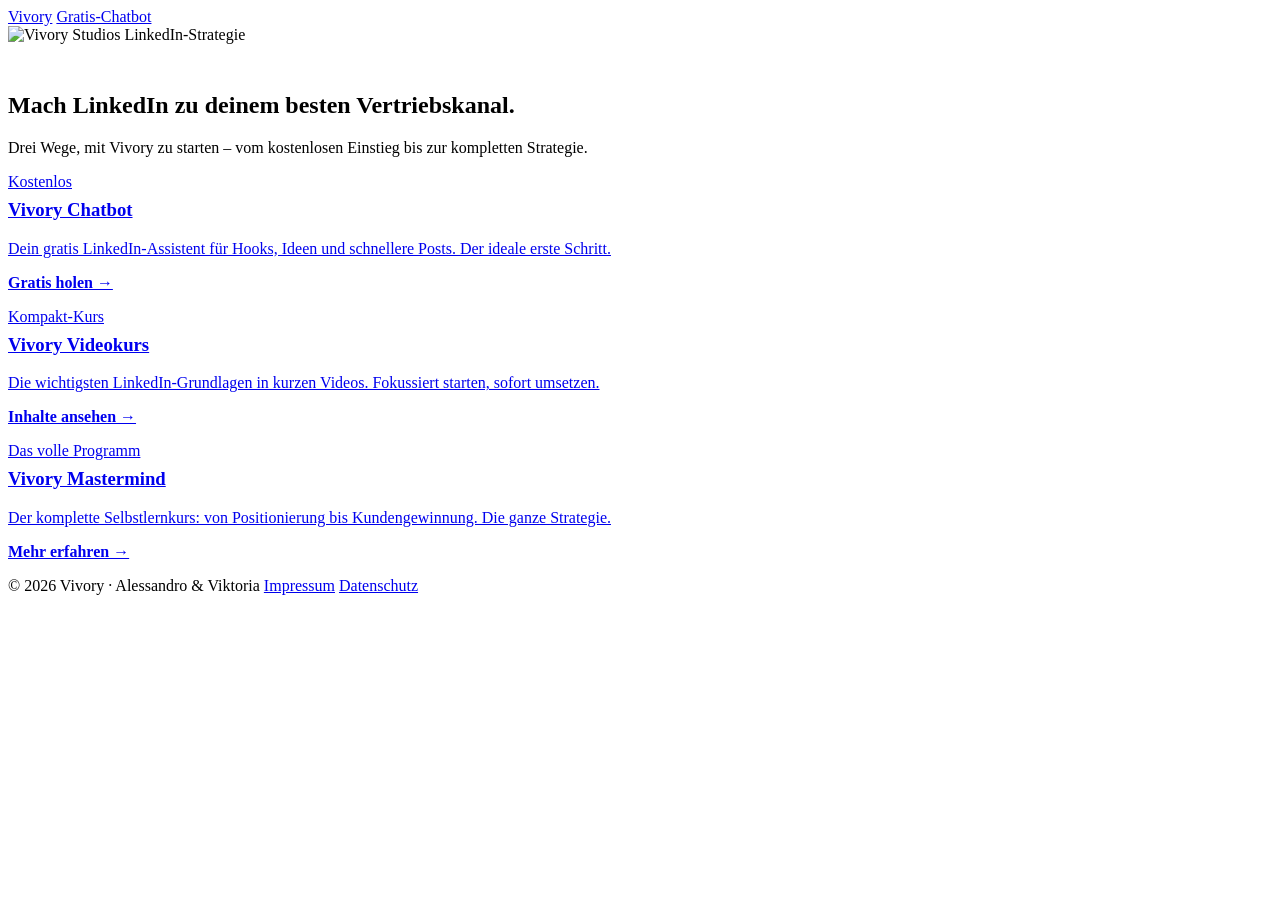
==== commit 7813ae18: "Add files via upload" ====
--- a/index.html
+++ b/index.html
@@ -8,7 +8,7 @@
   <link rel="preconnect" href="https://fonts.googleapis.com" />
   <link rel="preconnect" href="https://fonts.gstatic.com" crossorigin />
   <link href="https://fonts.googleapis.com/css2?family=Fraunces:opsz,wght@9..144,500;9..144,600&family=Inter:wght@400;500;600;700&display=swap" rel="stylesheet" />
-  <link rel="stylesheet" href="vivory.css" />
+  <link rel="stylesheet" href="assets/vivory.css" />
 </head>
 <body>
 
@@ -21,7 +21,7 @@
 
   <section class="hero">
     <div class="container center">
-      <img src="vivory-studios-logo.png" alt="Vivory Studios" class="brand-logo brand-logo-md" style="margin:0 auto 28px" />
+      <img src="assets/vivory-studios-logo.png" alt="Vivory Studios" class="brand-logo brand-logo-md" style="margin:0 auto 28px" />
       <span class="eyebrow">LinkedIn-Strategie</span>
       <h1>Mach LinkedIn zu deinem besten Vertriebskanal.</h1>
       <p class="lead" style="margin-inline:auto">Drei Wege, mit Vivory zu starten – vom kostenlosen Einstieg bis zur kompletten Strategie.</p>
@@ -63,7 +63,6 @@
     </div>
   </footer>
 
-  <script src="vivory.js"></script>
+  <script src="assets/vivory.js"></script>
 </body>
 </html>
-
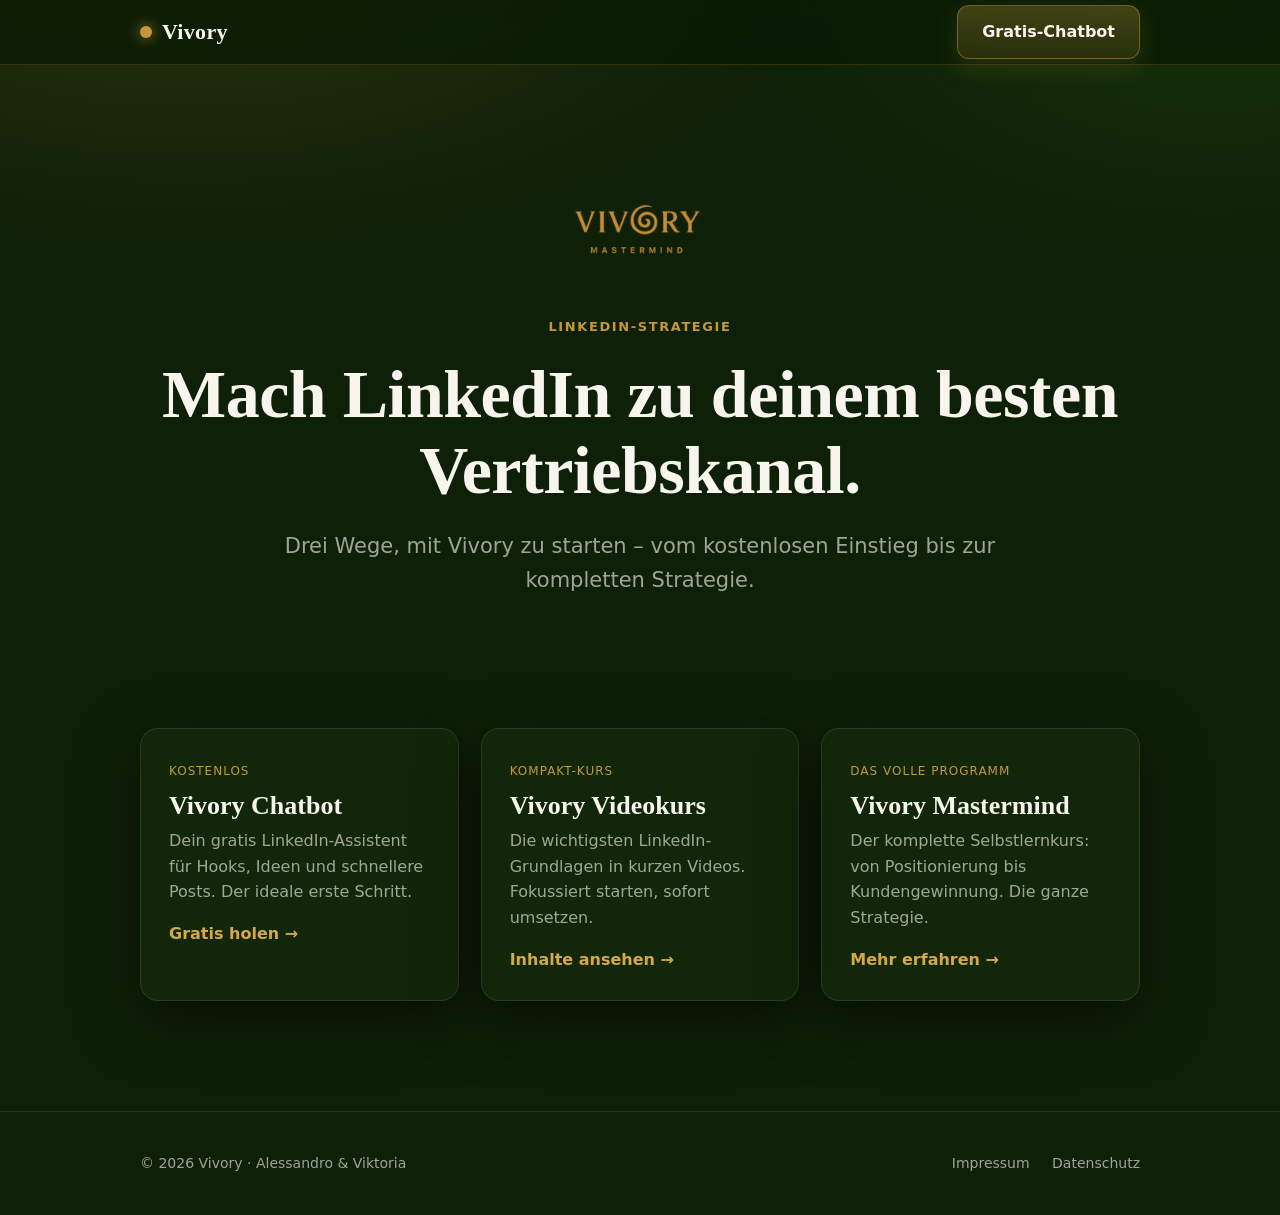
==== commit 96ad2bb0: "Add files via upload" ====
--- a/index.html
+++ b/index.html
@@ -8,7 +8,384 @@
   <link rel="preconnect" href="https://fonts.googleapis.com" />
   <link rel="preconnect" href="https://fonts.gstatic.com" crossorigin />
   <link href="https://fonts.googleapis.com/css2?family=Fraunces:opsz,wght@9..144,500;9..144,600&family=Inter:wght@400;500;600;700&display=swap" rel="stylesheet" />
-  <link rel="stylesheet" href="assets/vivory.css" />
+  <style>
+/* =====================================================================
+   Vivory – Landingpage Styles
+   Markenfarben übernommen aus extensionPopups/options.css
+   ===================================================================== */
+
+:root {
+  --bg:            #0e2007;
+  --bg-deep:       #071a03;
+  --panel:         rgba(22, 45, 12, 0.60);
+  --panel-2:       rgba(22, 45, 12, 0.80);
+  --border:        rgba(255, 255, 255, 0.09);
+  --border-gold:   rgba(196, 151, 58, 0.40);
+
+  --gold:          #C4973A;
+  --gold-light:    #d4a94a;
+  --gold-bg:       rgba(196, 151, 58, 0.16);
+  --gold-border:   rgba(196, 151, 58, 0.45);
+
+  --text:          #F8F5EF;
+  --muted:         rgba(248, 245, 239, 0.62);
+  --muted-soft:    rgba(248, 245, 239, 0.45);
+
+  --success:       #10b981;
+  --danger:        #ef4444;
+
+  --shadow:        0 18px 60px rgba(0, 0, 0, 0.55);
+  --radius:        18px;
+  --radius-sm:     12px;
+
+  --font-head: "Fraunces", Georgia, "Times New Roman", serif;
+  --font-body: "Inter", ui-sans-serif, system-ui, -apple-system, "Segoe UI", Roboto, Arial, sans-serif;
+
+  --maxw: 1080px;
+}
+
+* { box-sizing: border-box; }
+
+html { scroll-behavior: smooth; }
+
+body {
+  margin: 0;
+  font-family: var(--font-body);
+  color: var(--text);
+  background:
+    radial-gradient(1100px 500px at 15% -5%, rgba(196, 151, 58, 0.14), transparent 60%),
+    radial-gradient(900px 500px at 95% 0%, rgba(30, 61, 15, 0.55), transparent 55%),
+    var(--bg);
+  background-attachment: fixed;
+  line-height: 1.6;
+  -webkit-font-smoothing: antialiased;
+  text-rendering: optimizeLegibility;
+}
+
+img { max-width: 100%; display: block; }
+a { color: var(--gold-light); }
+
+.container {
+  width: 100%;
+  max-width: var(--maxw);
+  margin-inline: auto;
+  padding-inline: clamp(20px, 5vw, 40px);
+}
+
+/* ---------- Topbar ---------- */
+.topbar {
+  position: sticky;
+  top: 0;
+  z-index: 20;
+  backdrop-filter: blur(10px);
+  background: rgba(7, 26, 3, 0.72);
+  border-bottom: 1px solid rgba(196, 151, 58, 0.20);
+}
+.topbar .container {
+  display: flex;
+  align-items: center;
+  justify-content: space-between;
+  height: 64px;
+}
+.brand {
+  display: flex;
+  align-items: center;
+  gap: 10px;
+  font-family: var(--font-head);
+  font-weight: 700;
+  font-size: 22px;
+  letter-spacing: 0.3px;
+  color: var(--text);
+  text-decoration: none;
+}
+.brand .dot {
+  width: 12px; height: 12px;
+  border-radius: 50%;
+  background: var(--gold);
+  box-shadow: 0 0 14px rgba(196, 151, 58, 0.8);
+}
+.brand b { color: var(--gold); }
+
+/* ---------- Buttons ---------- */
+.btn {
+  display: inline-flex;
+  align-items: center;
+  justify-content: center;
+  gap: 8px;
+  padding: 13px 24px;
+  border-radius: var(--radius-sm);
+  border: 1px solid var(--border);
+  background: rgba(255, 255, 255, 0.06);
+  color: var(--text);
+  font: inherit;
+  font-weight: 600;
+  cursor: pointer;
+  text-decoration: none;
+  transition: transform .12s ease, background .15s ease, border-color .15s ease;
+}
+.btn:hover { transform: translateY(-1px); }
+.btn-primary {
+  background: linear-gradient(180deg, rgba(196,151,58,0.30), rgba(196,151,58,0.16));
+  border-color: var(--gold-border);
+  color: var(--text);
+  box-shadow: 0 8px 24px rgba(196, 151, 58, 0.18);
+}
+.btn-primary:hover {
+  background: linear-gradient(180deg, rgba(196,151,58,0.42), rgba(196,151,58,0.24));
+  border-color: rgba(196, 151, 58, 0.7);
+}
+.btn-lg { padding: 16px 32px; font-size: 17px; }
+.btn-block { width: 100%; }
+
+/* ---------- Sections ---------- */
+section { padding: clamp(56px, 9vw, 110px) 0; }
+.eyebrow {
+  display: inline-block;
+  font-size: 13px;
+  font-weight: 600;
+  letter-spacing: 1.6px;
+  text-transform: uppercase;
+  color: var(--gold);
+  margin-bottom: 18px;
+}
+h1, h2, h3 { font-family: var(--font-head); font-weight: 600; line-height: 1.12; margin: 0 0 .5em; }
+h1 { font-size: clamp(38px, 6vw, 68px); letter-spacing: -0.5px; }
+h2 { font-size: clamp(28px, 4vw, 44px); }
+h3 { font-size: clamp(20px, 2.4vw, 26px); }
+.lead { font-size: clamp(17px, 2.2vw, 21px); color: var(--muted); max-width: 60ch; }
+.center { text-align: center; }
+.center .lead { margin-inline: auto; }
+
+/* ---------- Hero ---------- */
+.hero { padding-top: clamp(60px, 9vw, 120px); }
+.hero-grid {
+  display: grid;
+  grid-template-columns: 1.1fr 0.9fr;
+  gap: clamp(32px, 5vw, 64px);
+  align-items: center;
+}
+.hero h1 { margin-bottom: 22px; }
+.hero .cta-row { margin-top: 32px; display: flex; gap: 14px; flex-wrap: wrap; }
+.hero-note { margin-top: 18px; font-size: 14px; color: var(--muted-soft); }
+
+.badge-row { display: flex; flex-wrap: wrap; gap: 10px; margin-bottom: 28px; }
+.badge {
+  font-size: 13px;
+  padding: 6px 12px;
+  border-radius: 999px;
+  border: 1px solid var(--gold-border);
+  background: var(--gold-bg);
+  color: var(--gold-light);
+}
+
+/* ---------- Cards ---------- */
+.grid { display: grid; gap: 22px; }
+.grid-3 { grid-template-columns: repeat(3, 1fr); }
+.grid-2 { grid-template-columns: repeat(2, 1fr); }
+
+.card {
+  background: var(--panel);
+  border: 1px solid var(--border);
+  border-radius: var(--radius);
+  padding: 28px;
+  box-shadow: var(--shadow);
+}
+.card .ico {
+  width: 48px; height: 48px;
+  display: grid; place-items: center;
+  border-radius: 12px;
+  background: var(--gold-bg);
+  border: 1px solid var(--gold-border);
+  font-size: 22px;
+  margin-bottom: 16px;
+}
+.card h3 { margin-bottom: 8px; }
+.card p { color: var(--muted); margin: 0; }
+
+/* ---------- Feature list ---------- */
+.checklist { list-style: none; padding: 0; margin: 0; display: grid; gap: 14px; }
+.checklist li { display: flex; gap: 12px; align-items: flex-start; color: var(--text); }
+.checklist li::before {
+  content: "✓";
+  flex: none;
+  width: 24px; height: 24px;
+  display: grid; place-items: center;
+  border-radius: 50%;
+  background: var(--gold-bg);
+  border: 1px solid var(--gold-border);
+  color: var(--gold-light);
+  font-size: 13px;
+  font-weight: 700;
+  margin-top: 2px;
+}
+
+/* ---------- Price ---------- */
+.price-box {
+  display: inline-flex;
+  flex-direction: column;
+  align-items: center;
+  gap: 4px;
+  padding: 24px 40px;
+  border-radius: var(--radius);
+  background: var(--gold-bg);
+  border: 1px solid var(--gold-border);
+}
+.price-box .amount { font-family: var(--font-head); font-size: 48px; color: var(--gold-light); }
+.price-box .terms { color: var(--muted); font-size: 14px; }
+
+/* ---------- Form / Lead capture ---------- */
+.lead-card {
+  background: var(--panel-2);
+  border: 1px solid var(--gold-border);
+  border-radius: var(--radius);
+  padding: clamp(24px, 4vw, 40px);
+  box-shadow: var(--shadow);
+}
+.form-row { margin-bottom: 16px; }
+.form-label { display: block; font-size: 14px; font-weight: 600; margin-bottom: 7px; }
+.form-control {
+  width: 100%;
+  padding: 14px 16px;
+  border-radius: var(--radius-sm);
+  border: 1px solid var(--border);
+  background: rgba(7, 26, 3, 0.55);
+  color: var(--text);
+  font: inherit;
+}
+.form-control::placeholder { color: var(--muted-soft); }
+.form-control:focus {
+  outline: none;
+  border-color: var(--gold-border);
+  box-shadow: 0 0 0 3px rgba(196, 151, 58, 0.14);
+}
+
+.consent {
+  display: flex;
+  gap: 12px;
+  align-items: flex-start;
+  margin: 8px 0 20px;
+  font-size: 13.5px;
+  color: var(--muted);
+  line-height: 1.5;
+}
+.consent input[type="checkbox"] {
+  flex: none;
+  width: 20px; height: 20px;
+  margin-top: 2px;
+  accent-color: var(--gold);
+  cursor: pointer;
+}
+.consent a { color: var(--gold-light); }
+
+.form-hint { font-size: 12.5px; color: var(--muted-soft); margin-top: 14px; text-align: center; }
+
+.form-status { margin-top: 14px; font-size: 14px; min-height: 1em; }
+.form-status.error { color: #fca5a5; }
+.form-status.success { color: #6ee7b7; }
+
+/* success state swap */
+.form-success {
+  display: none;
+  text-align: center;
+  padding: 12px 0;
+}
+.form-success .check {
+  width: 64px; height: 64px;
+  margin: 0 auto 16px;
+  display: grid; place-items: center;
+  border-radius: 50%;
+  background: rgba(16, 185, 129, 0.16);
+  border: 1px solid rgba(16, 185, 129, 0.5);
+  font-size: 30px;
+  color: #6ee7b7;
+}
+.is-submitted form { display: none; }
+.is-submitted .form-success { display: block; }
+
+/* ---------- FAQ / Accordion ---------- */
+.faq details {
+  border: 1px solid var(--border);
+  border-radius: var(--radius-sm);
+  background: var(--panel);
+  margin-bottom: 12px;
+  padding: 0 20px;
+}
+.faq summary {
+  cursor: pointer;
+  list-style: none;
+  padding: 18px 0;
+  font-weight: 600;
+  display: flex;
+  justify-content: space-between;
+  align-items: center;
+  gap: 12px;
+}
+.faq summary::-webkit-details-marker { display: none; }
+.faq summary::after { content: "+"; color: var(--gold); font-size: 22px; }
+.faq details[open] summary::after { content: "–"; }
+.faq details[open] summary { border-bottom: 1px solid var(--border); }
+.faq details p { color: var(--muted); padding: 16px 0; margin: 0; }
+
+/* ---------- CTA band ---------- */
+.cta-band {
+  background:
+    radial-gradient(800px 220px at 50% 0%, rgba(196, 151, 58, 0.20), transparent 60%),
+    var(--panel-2);
+  border-top: 1px solid var(--border-gold);
+  border-bottom: 1px solid var(--border-gold);
+}
+
+/* ---------- Footer ---------- */
+footer {
+  padding: 40px 0;
+  border-top: 1px solid var(--border);
+  color: var(--muted);
+  font-size: 14px;
+}
+footer .container { display: flex; flex-wrap: wrap; gap: 16px; justify-content: space-between; align-items: center; }
+footer a { color: var(--muted); text-decoration: none; margin-left: 18px; }
+footer a:hover { color: var(--gold-light); }
+
+/* ---------- Brand-Logo (weißer Hintergrund entfernt via CSS) ---------- */
+/*
+   Funktionsweise:
+   1. invert(1)          : weißer Bg → schwarz, Gold → bläulich
+   2. sepia(1)+saturate  : alles in warme Braun-/Goldtöne
+   3. hue-rotate(350deg) : Feinabstimmung Richtung Marken-Gold
+   4. mix-blend-mode:screen: schwarze Flächen (ehem. weißer Bg) werden
+      transparent → Seitenhintergrund scheint durch
+*/
+.brand-logo {
+  display: block;
+  height: auto;
+  filter: invert(1) sepia(1) saturate(3.2) hue-rotate(350deg);
+  mix-blend-mode: screen;
+  opacity: 0.88;
+}
+.brand-logo-sm  { height: clamp(50px, 7vw, 74px); width: auto; }
+.brand-logo-md  { height: clamp(70px, 10vw, 105px); width: auto; }
+
+/* ---------- Index / overview cards ---------- */
+.lp-link {
+  display: block;
+  text-decoration: none;
+  color: inherit;
+  transition: transform .14s ease, border-color .14s ease;
+}
+.lp-link:hover { transform: translateY(-4px); border-color: var(--gold-border); }
+.lp-link .tag { font-size: 12px; color: var(--gold); letter-spacing: 1px; text-transform: uppercase; }
+
+/* ---------- Responsive ---------- */
+@media (max-width: 860px) {
+  .hero-grid, .grid-3, .grid-2 { grid-template-columns: 1fr; }
+  .topbar .container { height: 58px; }
+  .brand { font-size: 19px; }
+}
+
+@media (prefers-reduced-motion: reduce) {
+  * { scroll-behavior: auto !important; transition: none !important; }
+}
+</style>
 </head>
 <body>
 
@@ -21,7 +398,7 @@
 
   <section class="hero">
     <div class="container center">
-      <img src="assets/vivory-studios-logo.png" alt="Vivory Studios" class="brand-logo brand-logo-md" style="margin:0 auto 28px" />
+      <img src="vivory-studios-logo.png" alt="Vivory Studios" class="brand-logo brand-logo-md" style="margin:0 auto 28px" />
       <span class="eyebrow">LinkedIn-Strategie</span>
       <h1>Mach LinkedIn zu deinem besten Vertriebskanal.</h1>
       <p class="lead" style="margin-inline:auto">Drei Wege, mit Vivory zu starten – vom kostenlosen Einstieg bis zur kompletten Strategie.</p>
@@ -63,6 +440,8 @@
     </div>
   </footer>
 
-  <script src="assets/vivory.js"></script>
+  <script src="vivory.js"></script>
 </body>
 </html>
+
+
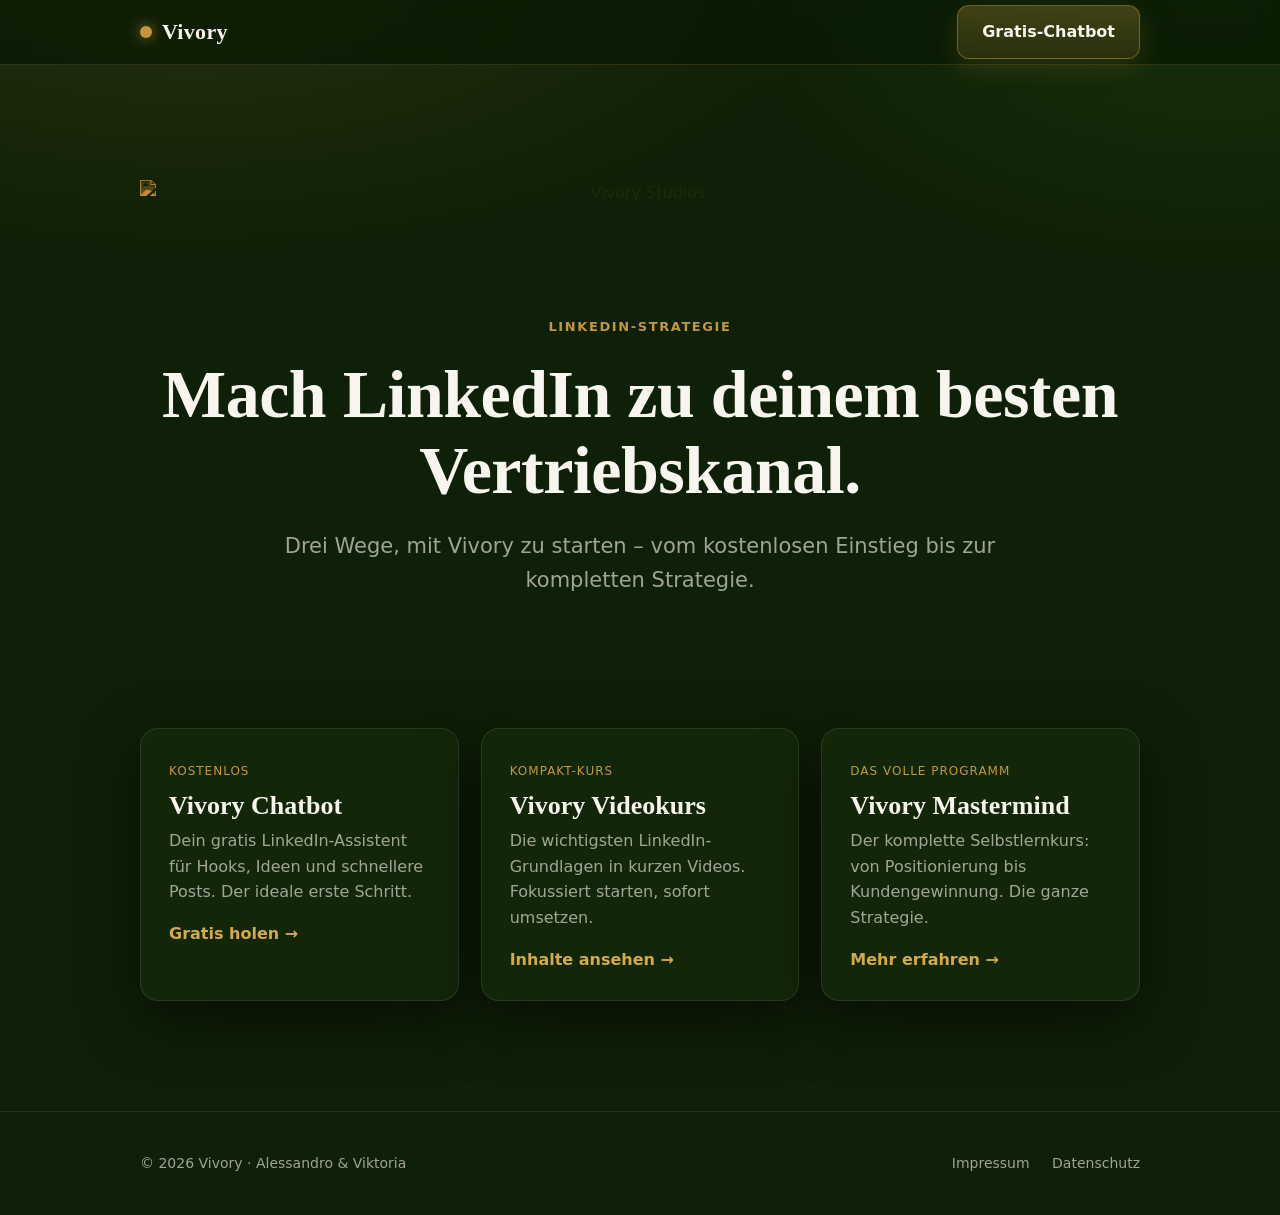
==== commit 03eaecca: "Add files via upload" ====
--- a/index.html
+++ b/index.html
@@ -385,7 +385,7 @@
 @media (prefers-reduced-motion: reduce) {
   * { scroll-behavior: auto !important; transition: none !important; }
 }
-</style>
+  </style>
 </head>
 <body>
 
@@ -398,7 +398,7 @@
 
   <section class="hero">
     <div class="container center">
-      <img src="vivory-studios-logo.png" alt="Vivory Studios" class="brand-logo brand-logo-md" style="margin:0 auto 28px" />
+      <img src="assets/vivory-studios-logo.png" alt="Vivory Studios" class="brand-logo brand-logo-md" style="margin:0 auto 28px" />
       <span class="eyebrow">LinkedIn-Strategie</span>
       <h1>Mach LinkedIn zu deinem besten Vertriebskanal.</h1>
       <p class="lead" style="margin-inline:auto">Drei Wege, mit Vivory zu starten – vom kostenlosen Einstieg bis zur kompletten Strategie.</p>
@@ -440,8 +440,91 @@
     </div>
   </footer>
 
-  <script src="vivory.js"></script>
+  <script>
+/* =====================================================================
+   Vivory – Landingpage Lead-Formular
+   --------------------------------------------------------------------
+   So schließt du deinen E-Mail-Dienst an:
+   Trage bei jedem <form> im HTML deine Endpoint-URL ein:
+       <form data-endpoint="https://...">
+   Beispiele:
+     • Brevo (Sendinblue):  Formular-URL aus dem Brevo-Editor
+     • CleverReach:         "HTML-Formular" Action-URL
+     • Mailchimp:           ".../subscribe/post" URL
+     • Eigener Server:      eigene POST-Route
+   Solange data-endpoint leer/Platzhalter ist, läuft das Formular im
+   Demo-Modus (zeigt nur die Danke-Meldung, sendet nichts).
+   ===================================================================== */
+
+(function () {
+  "use strict";
+
+  var EMAIL_RE = /^[^\s@]+@[^\s@]+\.[^\s@]+$/;
+  var PLACEHOLDER = "REPLACE_WITH_YOUR_FORM_ENDPOINT";
+
+  function init(form) {
+    var wrapper = form.closest(".lead-card") || form.parentElement;
+    var status = form.querySelector(".form-status");
+    var endpoint = form.getAttribute("data-endpoint") || "";
+
+    form.addEventListener("submit", function (e) {
+      e.preventDefault();
+      setStatus("");
+
+      var email = (form.querySelector('input[type="email"]') || {}).value || "";
+      email = email.trim();
+      var consent = form.querySelector('input[name="newsletter_consent"]');
+
+      if (!EMAIL_RE.test(email)) {
+        setStatus("Bitte gib eine gültige E-Mail-Adresse ein.", "error");
+        return;
+      }
+      if (consent && !consent.checked) {
+        setStatus("Bitte bestätige die Einwilligung, um fortzufahren.", "error");
+        return;
+      }
+
+      var btn = form.querySelector('button[type="submit"]');
+      if (btn) { btn.disabled = true; btn.dataset.label = btn.textContent; btn.textContent = "Wird gesendet …"; }
+
+      // Demo-Modus: kein echter Endpoint hinterlegt
+      if (!endpoint || endpoint === PLACEHOLDER) {
+        window.setTimeout(function () { succeed(); }, 600);
+        return;
+      }
+
+      var kitData = new FormData();
+      kitData.append("email_address", email);
+      var vorname = (form.querySelector('input[name="vorname"]') || {}).value || "";
+      if (vorname.trim()) kitData.append("fields[first_name]", vorname.trim());
+      fetch(endpoint, { method: "POST", body: kitData, mode: "no-cors" })
+        .then(function () { succeed(); })
+        .catch(function () {
+          setStatus("Etwas ist schiefgelaufen. Bitte versuch es noch einmal.", "error");
+          if (btn) { btn.disabled = false; btn.textContent = btn.dataset.label || "Absenden"; }
+        });
+    });
+
+    function succeed() {
+      if (wrapper) wrapper.classList.add("is-submitted");
+      else { form.reset(); setStatus("Geschafft! Bitte bestätige jetzt die E-Mail in deinem Postfach.", "success"); }
+    }
+
+    function setStatus(msg, type) {
+      if (!status) return;
+      status.textContent = msg;
+      status.className = "form-status" + (type ? " " + type : "");
+    }
+  }
+
+  document.addEventListener("DOMContentLoaded", function () {
+    document.querySelectorAll("form[data-lead-form]").forEach(init);
+    // aktuelles Jahr im Footer
+    document.querySelectorAll("[data-year]").forEach(function (el) {
+      el.textContent = new Date().getFullYear();
+    });
+  });
+})();
+  </script>
 </body>
 </html>
-
-
